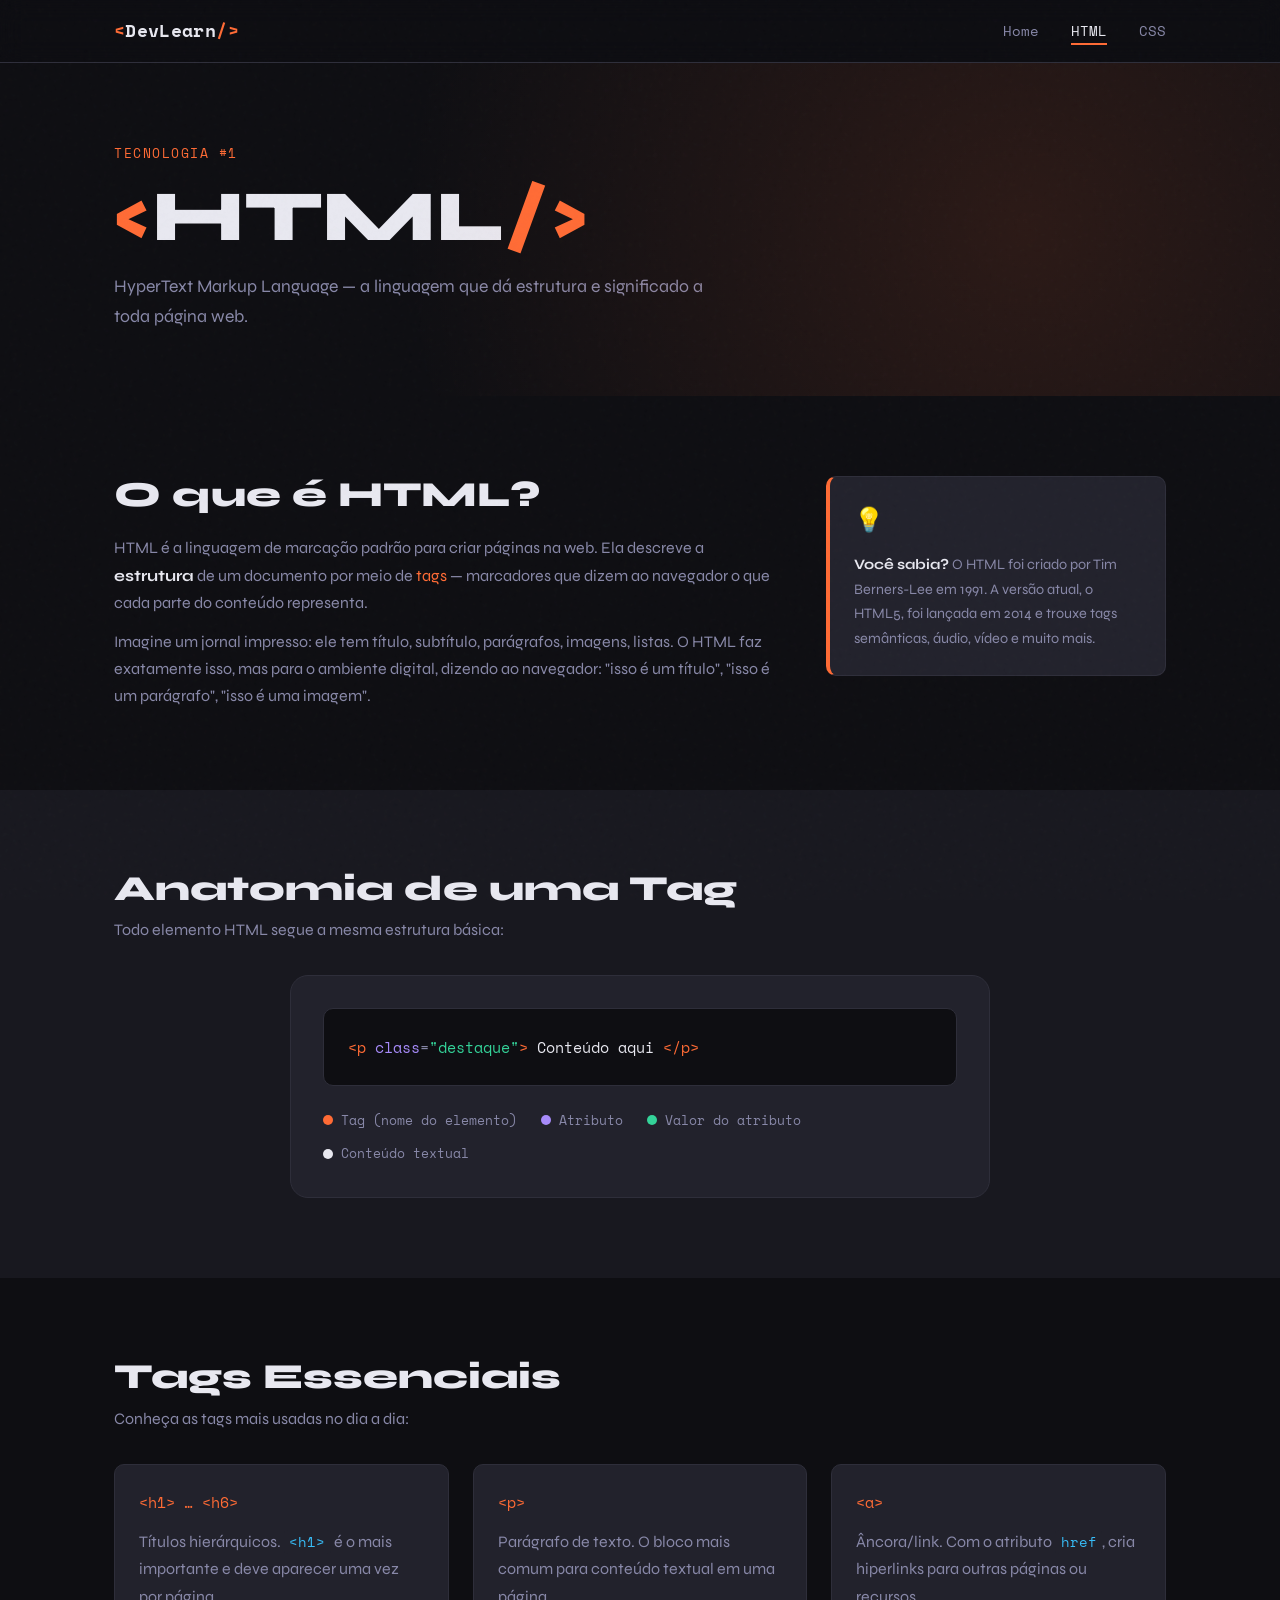
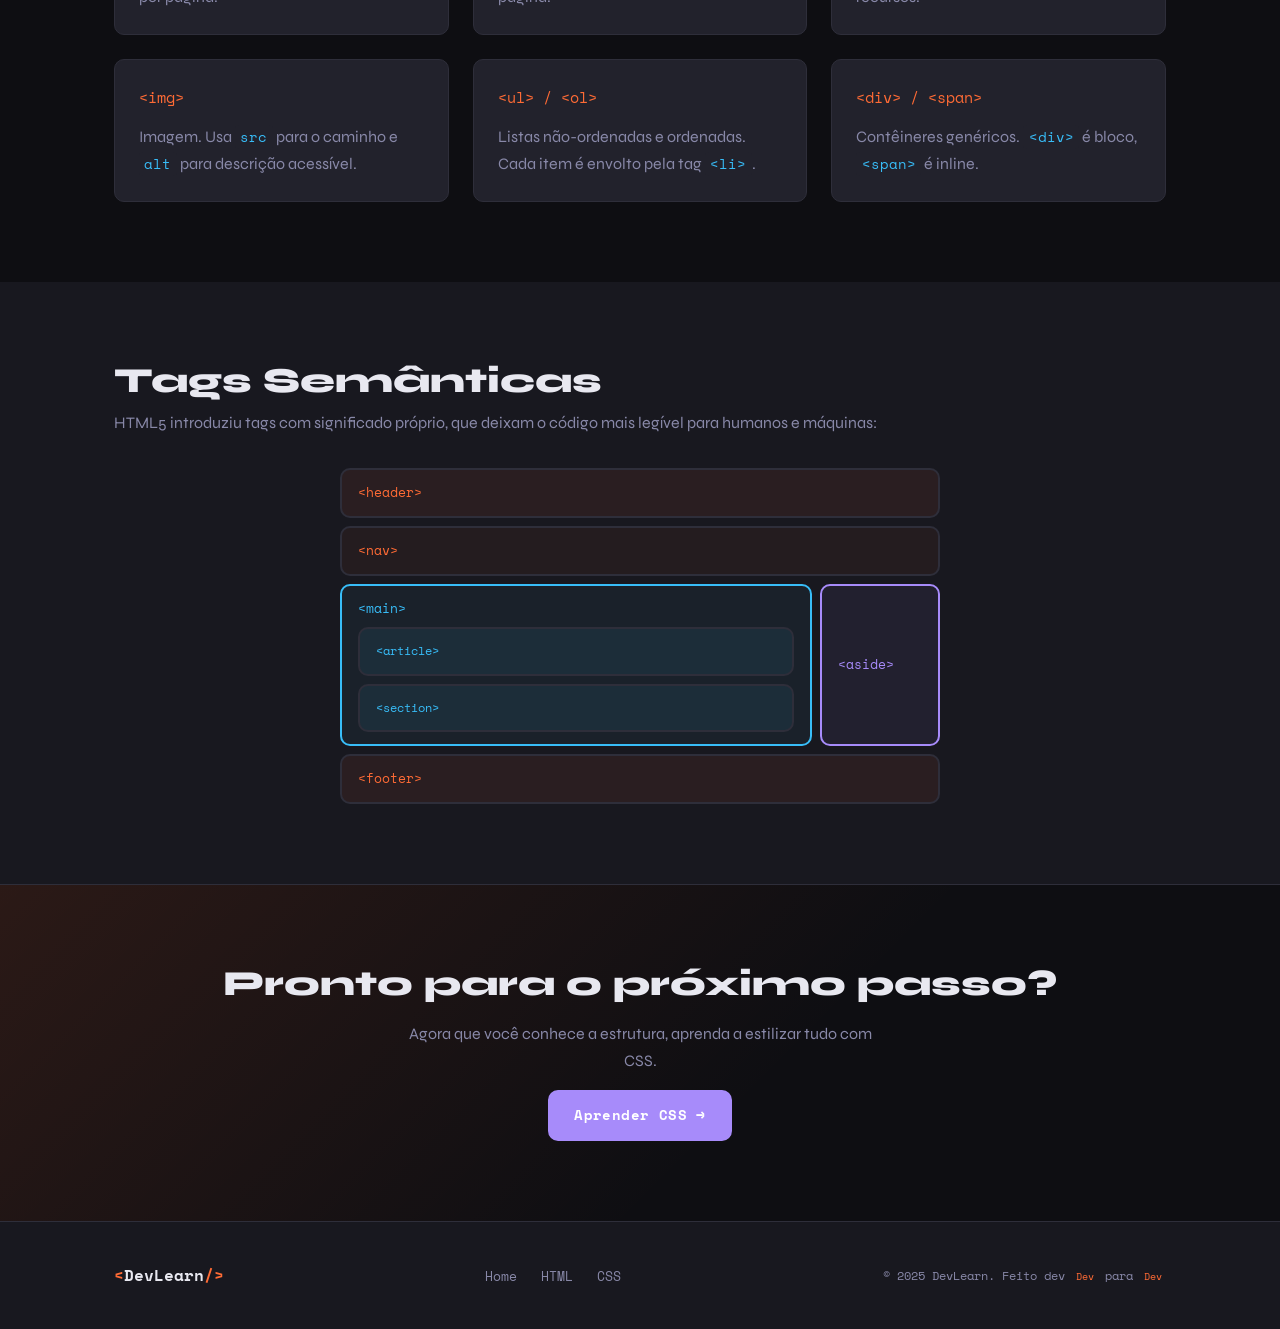
==== SobreHtml.html @ ad20f106 "Home, About html and Css pages" ====
<!DOCTYPE html>
<html lang="pt-BR">
<head>
  <meta charset="UTF-8" />
  <meta name="viewport" content="width=device-width, initial-scale=1.0" />
  <title>HTML — DevLearn</title>
  <link rel="preconnect" href="https://fonts.googleapis.com" />
  <link href="https://fonts.googleapis.com/css2?family=Space+Mono:wght@400;700&family=Syne:wght@400;700;800&display=swap" rel="stylesheet" />
  <link rel="stylesheet" href="styles.css" />
</head>
<body class="page-html">

  <!-- ===================== CABEÇALHO ===================== -->
  <header class="site-header">
    <div class="container header-inner">
      <a href="index.html" class="logo" aria-label="DevLearn Home">
        <span class="logo-bracket">&lt;</span>DevLearn<span class="logo-bracket">/&gt;</span>
      </a>
      <nav class="main-nav" aria-label="Navegação principal">
        <ul>
          <li><a href="index.html" class="nav-link">Home</a></li>
          <li><a href="SobreHtml.html" class="nav-link active">HTML</a></li>
          <li><a href="SobreCss.html" class="nav-link">CSS</a></li>
        </ul>
      </nav>
    </div>
  </header>

  <!-- ===================== MAIN ===================== -->
  <main>

    <!-- Page hero -->
    <section class="page-hero page-hero--html" aria-labelledby="page-title">
      <div class="container">
        <p class="hero-eyebrow">Tecnologia #1</p>
        <h1 id="page-title"><span class="c-tag">&lt;</span>HTML<span class="c-tag">/&gt;</span></h1>
        <p class="page-hero-desc">
          HyperText Markup Language — a linguagem que dá estrutura e significado a toda página web.
        </p>
      </div>
    </section>

    <!-- O que é HTML -->
    <section class="content-section" aria-labelledby="o-que-e">
      <div class="container content-grid">
        <div class="content-text">
          <h2 id="o-que-e">O que é HTML?</h2>
          <p>
            HTML é a linguagem de marcação padrão para criar páginas na web. Ela descreve a <strong>estrutura</strong>
            de um documento por meio de <em>tags</em> — marcadores que dizem ao navegador o que cada parte do conteúdo representa.
          </p>
          <p>
            Imagine um jornal impresso: ele tem título, subtítulo, parágrafos, imagens, listas. O HTML faz exatamente isso,
            mas para o ambiente digital, dizendo ao navegador: "isso é um título", "isso é um parágrafo", "isso é uma imagem".
          </p>
        </div>
        <aside class="content-aside" aria-label="Curiosidade sobre HTML">
          <div class="aside-box">
            <span class="aside-icon" aria-hidden="true">💡</span>
            <p><strong>Você sabia?</strong> O HTML foi criado por Tim Berners-Lee em 1991. A versão atual, o HTML5, foi lançada em 2014 e trouxe tags semânticas, áudio, vídeo e muito mais.</p>
          </div>
        </aside>
      </div>
    </section>

    <!-- Anatomia de uma tag -->
    <section class="content-section content-section--alt" aria-labelledby="anatomia">
      <div class="container">
        <h2 id="anatomia">Anatomia de uma Tag</h2>
        <p class="section-intro">Todo elemento HTML segue a mesma estrutura básica:</p>

        <div class="anatomy-diagram" aria-label="Diagrama de anatomia de uma tag HTML">
          <div class="anatomy-code">
            <code>
              <span class="anat anat-bracket">&lt;</span><span class="anat anat-tag">p</span>
              <span class="anat anat-attr"> class</span><span class="anat anat-eq">=</span><span class="anat anat-val">"destaque"</span><span class="anat anat-bracket">&gt;</span>
              <span class="anat anat-text">Conteúdo aqui</span>
              <span class="anat anat-bracket">&lt;/</span><span class="anat anat-tag">p</span><span class="anat anat-bracket">&gt;</span>
            </code>
          </div>
          <ul class="anatomy-legend">
            <li><span class="legend-dot" style="background:var(--clr-tag)"></span> Tag (nome do elemento)</li>
            <li><span class="legend-dot" style="background:var(--clr-attr)"></span> Atributo</li>
            <li><span class="legend-dot" style="background:var(--clr-val)"></span> Valor do atributo</li>
            <li><span class="legend-dot" style="background:var(--clr-text)"></span> Conteúdo textual</li>
          </ul>
        </div>
      </div>
    </section>

    <!-- Tags essenciais -->
    <section class="content-section" aria-labelledby="tags-essenciais">
      <div class="container">
        <h2 id="tags-essenciais">Tags Essenciais</h2>
        <p class="section-intro">Conheça as tags mais usadas no dia a dia:</p>

        <div class="tags-grid">

          <article class="tag-card">
            <header><code class="tag-name">&lt;h1&gt; … &lt;h6&gt;</code></header>
            <p>Títulos hierárquicos. <code>&lt;h1&gt;</code> é o mais importante e deve aparecer uma vez por página.</p>
          </article>

          <article class="tag-card">
            <header><code class="tag-name">&lt;p&gt;</code></header>
            <p>Parágrafo de texto. O bloco mais comum para conteúdo textual em uma página.</p>
          </article>

          <article class="tag-card">
            <header><code class="tag-name">&lt;a&gt;</code></header>
            <p>Âncora/link. Com o atributo <code>href</code>, cria hiperlinks para outras páginas ou recursos.</p>
          </article>

          <article class="tag-card">
            <header><code class="tag-name">&lt;img&gt;</code></header>
            <p>Imagem. Usa <code>src</code> para o caminho e <code>alt</code> para descrição acessível.</p>
          </article>

          <article class="tag-card">
            <header><code class="tag-name">&lt;ul&gt; / &lt;ol&gt;</code></header>
            <p>Listas não-ordenadas e ordenadas. Cada item é envolto pela tag <code>&lt;li&gt;</code>.</p>
          </article>

          <article class="tag-card">
            <header><code class="tag-name">&lt;div&gt; / &lt;span&gt;</code></header>
            <p>Contêineres genéricos. <code>&lt;div&gt;</code> é bloco, <code>&lt;span&gt;</code> é inline.</p>
          </article>

        </div>
      </div>
    </section>

    <!-- Tags semânticas -->
    <section class="content-section content-section--alt" aria-labelledby="semantica">
      <div class="container">
        <h2 id="semantica">Tags Semânticas</h2>
        <p class="section-intro">
          HTML5 introduziu tags com significado próprio, que deixam o código mais legível para humanos e máquinas:
        </p>

        <div class="semantic-layout" aria-label="Diagrama de layout semântico HTML5">
          <div class="sem-box sem-header"><code>&lt;header&gt;</code></div>
          <div class="sem-box sem-nav"><code>&lt;nav&gt;</code></div>
          <div class="sem-body-row">
            <div class="sem-box sem-main"><code>&lt;main&gt;</code>
              <div class="sem-box sem-article"><code>&lt;article&gt;</code></div>
              <div class="sem-box sem-section"><code>&lt;section&gt;</code></div>
            </div>
            <div class="sem-box sem-aside"><code>&lt;aside&gt;</code></div>
          </div>
          <div class="sem-box sem-footer"><code>&lt;footer&gt;</code></div>
        </div>
      </div>
    </section>

    <!-- CTA para CSS -->
    <section class="cta-section" aria-label="Próximo passo">
      <div class="container cta-inner">
        <h2>Pronto para o próximo passo?</h2>
        <p>Agora que você conhece a estrutura, aprenda a estilizar tudo com CSS.</p>
        <a href="SobreCss.html" class="btn btn-accent">Aprender CSS →</a>
      </div>
    </section>

  </main>

  <!-- ===================== RODAPÉ ===================== -->
  <footer class="site-footer">
    <div class="container footer-inner">
      <p class="footer-brand">
        <span class="logo-bracket">&lt;</span>DevLearn<span class="logo-bracket">/&gt;</span>
      </p>
      <nav aria-label="Links do rodapé">
        <ul class="footer-nav">
          <li><a href="index.html">Home</a></li>
          <li><a href="SobreHtml.html">HTML</a></li>
          <li><a href="SobreCss.html">CSS</a></li>
        </ul>
      </nav>
      <p class="footer-copy">&copy; 2025 DevLearn. Feito dev <code>Dev</code> para <code>Dev</code></p>
    </div>
  </footer>

</body>
</html>
---- styles.css ----
/* ============================================================
   DevLearn — styles.css
   Paleta: dark background, laranja HTML, roxo CSS
   Tipografia: Syne (display) + Space Mono (código)
   ============================================================ */

/* ---------- RESET & BASE ---------- */
*, *::before, *::after { box-sizing: border-box; margin: 0; padding: 0; }

:root {
  /* Cores */
  --clr-bg:        #0e0e12;
  --clr-surface:   #18181f;
  --clr-surface2:  #22222c;
  --clr-border:    #2e2e3a;
  --clr-text:      #e8e8f0;
  --clr-muted:     #8888a8;

  --clr-html:      #ff6b35;   /* laranja HTML */
  --clr-css:       #a78bfa;   /* roxo CSS */
  --clr-accent:    #38bdf8;   /* azul secundário */

  /* Syntax highlighting */
  --clr-tag:       #ff6b35;
  --clr-attr:      #a78bfa;
  --clr-val:       #34d399;
  --clr-str:       #34d399;

  /* CSS anatomy */
  --clr-selector:  #f472b6;
  --clr-prop:      #a78bfa;
  --clr-css-val:   #34d399;

  /* Tipografia */
  --font-display:  'Syne', sans-serif;
  --font-mono:     'Space Mono', monospace;

  /* Espaçamento */
  --gap:           1.5rem;
  --radius:        10px;
  --radius-lg:     18px;
}

html { scroll-behavior: smooth; }

body {
  font-family: var(--font-display);
  background: var(--clr-bg);
  color: var(--clr-text);
  line-height: 1.7;
  min-height: 100vh;
  display: flex;
  flex-direction: column;
}

/* Grain overlay */
body::before {
  content: '';
  position: fixed;
  inset: 0;
  background-image: url("data:image/svg+xml,%3Csvg viewBox='0 0 200 200' xmlns='http://www.w3.org/2000/svg'%3E%3Cfilter id='n'%3E%3CfeTurbulence type='fractalNoise' baseFrequency='0.9' numOctaves='4' stitchTiles='stitch'/%3E%3C/filter%3E%3Crect width='100%25' height='100%25' filter='url(%23n)' opacity='0.04'/%3E%3C/svg%3E");
  pointer-events: none;
  z-index: 9999;
  opacity: .5;
}

main { flex: 1; }

/* ---------- CONTAINER ---------- */
.container {
  max-width: 1100px;
  margin-inline: auto;
  padding-inline: 1.5rem;
}

/* ---------- TIPOGRAFIA ---------- */
h1, h2, h3 {
  font-family: var(--font-display);
  font-weight: 800;
  line-height: 1.1;
}
h1 { font-size: clamp(2.5rem, 6vw, 4.5rem); }
h2 { font-size: clamp(1.6rem, 3vw, 2.2rem); }
h3 { font-size: 1.2rem; }
p  { color: var(--clr-muted); }
code {
  font-family: var(--font-mono);
  font-size: .85em;
  background: var(--clr-surface2);
  padding: .15em .4em;
  border-radius: 4px;
  color: var(--clr-accent);
}

a { color: inherit; text-decoration: none; }

/* ---------- BOTÕES ---------- */
.btn {
  display: inline-block;
  font-family: var(--font-mono);
  font-size: .85rem;
  font-weight: 700;
  padding: .75rem 1.5rem;
  border-radius: var(--radius);
  border: 2px solid transparent;
  cursor: pointer;
  transition: transform .15s, box-shadow .15s;
  letter-spacing: .03em;
}
.btn:hover { transform: translateY(-2px); box-shadow: 0 8px 24px rgba(0,0,0,.4); }

.btn-primary {
  background: var(--clr-html);
  color: #fff;
  border-color: var(--clr-html);
}
.btn-accent {
  background: var(--clr-css);
  color: #fff;
  border-color: var(--clr-css);
}
.btn-ghost {
  background: transparent;
  color: var(--clr-text);
  border-color: var(--clr-border);
}
.btn-ghost:hover { border-color: var(--clr-muted); }
.btn-sm { padding: .5rem 1rem; font-size: .8rem; }

/* ---------- HEADER ---------- */
.site-header {
  position: sticky;
  top: 0;
  z-index: 100;
  background: rgba(14,14,18,.85);
  backdrop-filter: blur(12px);
  border-bottom: 1px solid var(--clr-border);
}
.header-inner {
  display: flex;
  align-items: center;
  justify-content: space-between;
  padding-block: 1rem;
}

.logo {
  font-family: var(--font-mono);
  font-weight: 700;
  font-size: 1.1rem;
  letter-spacing: .02em;
}
.logo-bracket { color: var(--clr-html); }

.main-nav ul {
  list-style: none;
  display: flex;
  gap: 2rem;
}
.nav-link {
  font-family: var(--font-mono);
  font-size: .85rem;
  color: var(--clr-muted);
  transition: color .2s;
  position: relative;
}
.nav-link::after {
  content: '';
  position: absolute;
  bottom: -4px; left: 0;
  width: 0; height: 2px;
  background: var(--clr-html);
  transition: width .25s;
}
.nav-link:hover, .nav-link.active { color: var(--clr-text); }
.nav-link.active::after,
.nav-link:hover::after { width: 100%; }

.page-css .nav-link.active::after,
.page-css .nav-link:hover::after { background: var(--clr-css); }

/* ---------- HERO (HOME) ---------- */
.hero {
  padding-block: 6rem 5rem;
  position: relative;
  overflow: hidden;
}
.hero::after {
  content: '';
  position: absolute;
  top: -200px; right: -200px;
  width: 600px; height: 600px;
  background: radial-gradient(circle, rgba(255,107,53,.15) 0%, transparent 70%);
  pointer-events: none;
}
.hero-inner {
  display: grid;
  grid-template-columns: 1fr 1fr;
  gap: 3rem;
  align-items: center;
}
.hero-eyebrow {
  font-family: var(--font-mono);
  font-size: .8rem;
  color: var(--clr-html);
  letter-spacing: .12em;
  text-transform: uppercase;
  margin-bottom: .75rem;
}
h1 em { font-style: normal; color: var(--clr-html); }
.hero-desc { margin-block: 1.5rem; max-width: 480px; }
.hero-cta { display: flex; gap: 1rem; flex-wrap: wrap; }

/* Code window */
.hero-code { position: relative; z-index: 1; }
.code-window {
  background: var(--clr-surface);
  border: 1px solid var(--clr-border);
  border-radius: var(--radius-lg);
  overflow: hidden;
  box-shadow: 0 24px 64px rgba(0,0,0,.5);
}
.code-titlebar {
  display: flex;
  align-items: center;
  gap: .5rem;
  padding: .75rem 1rem;
  background: var(--clr-surface2);
  border-bottom: 1px solid var(--clr-border);
}
.dot { width: 12px; height: 12px; border-radius: 50%; }
.dot-red    { background: #ff5f57; }
.dot-yellow { background: #febc2e; }
.dot-green  { background: #28c840; }
.code-filename {
  font-family: var(--font-mono);
  font-size: .75rem;
  color: var(--clr-muted);
  margin-left: auto;
}
.code-body {
  padding: 1.5rem;
  font-family: var(--font-mono);
  font-size: .85rem;
  line-height: 1.8;
  overflow-x: auto;
}
.code-body code { background: none; padding: 0; font-size: inherit; }

/* Syntax colors */
.c-tag   { color: var(--clr-html); }
.c-attr  { color: var(--clr-attr); }
.c-str   { color: var(--clr-str); }
.c-text  { color: var(--clr-text); }
.c-brace { color: var(--clr-css); }

/* ---------- CARDS SECTION (HOME) ---------- */
.cards-section {
  padding-block: 5rem;
  background: var(--clr-surface);
}
.section-title {
  text-align: center;
  margin-bottom: 3rem;
}
.cards-grid {
  display: grid;
  grid-template-columns: repeat(auto-fit, minmax(280px, 1fr));
  gap: var(--gap);
}
.card {
  background: var(--clr-bg);
  border: 1px solid var(--clr-border);
  border-radius: var(--radius-lg);
  padding: 2rem;
  display: flex;
  flex-direction: column;
  gap: 1rem;
  transition: transform .2s, box-shadow .2s;
}
.card:hover { transform: translateY(-4px); box-shadow: 0 16px 48px rgba(0,0,0,.4); }
.card-html { border-top: 3px solid var(--clr-html); }
.card-css  { border-top: 3px solid var(--clr-css); }
.card-combo{ border-top: 3px solid var(--clr-accent); }

.card-header {
  display: flex;
  align-items: center;
  justify-content: space-between;
}
.card-icon {
  font-family: var(--font-mono);
  font-size: 1.5rem;
  font-weight: 700;
  color: var(--clr-html);
}
.card-css .card-icon { color: var(--clr-css); }
.card-combo .card-icon { color: var(--clr-accent); }
.card-badge {
  font-family: var(--font-mono);
  font-size: .7rem;
  padding: .2em .6em;
  border-radius: 999px;
  background: var(--clr-surface2);
  color: var(--clr-muted);
  border: 1px solid var(--clr-border);
}
.card-title { font-size: 1.4rem; }
.card-desc  { flex: 1; }
.card-footer { margin-top: auto; }

/* ---------- STATS (HOME) ---------- */
.stats-section {
  padding-block: 4rem;
  border-top: 1px solid var(--clr-border);
}
.stats-inner {
  display: flex;
  align-items: center;
  justify-content: center;
  gap: 3rem;
  flex-wrap: wrap;
}
.stat {
  display: flex;
  flex-direction: column;
  align-items: center;
  gap: .25rem;
}
.stat strong {
  font-size: 3rem;
  font-weight: 800;
  color: var(--clr-html);
  line-height: 1;
}
.stat span {
  font-family: var(--font-mono);
  font-size: .8rem;
  color: var(--clr-muted);
}
.stat-divider {
  width: 1px; height: 60px;
  background: var(--clr-border);
}

/* ---------- PAGE HERO (INNER PAGES) ---------- */
.page-hero {
  padding-block: 5rem 4rem;
  position: relative;
  overflow: hidden;
}
.page-hero::after {
  content: '';
  position: absolute;
  inset: 0;
  background: radial-gradient(circle at 80% 50%, rgba(255,107,53,.12) 0%, transparent 60%);
  pointer-events: none;
}
.page-hero--css::after {
  background: radial-gradient(circle at 80% 50%, rgba(167,139,250,.15) 0%, transparent 60%);
}
.page-hero h1 { margin-block: .5rem 1rem; }
.page-hero-desc { max-width: 600px; font-size: 1.1rem; }

/* ---------- CONTENT SECTIONS ---------- */
.content-section { padding-block: 5rem; }
.content-section--alt { background: var(--clr-surface); }

.content-grid {
  display: grid;
  grid-template-columns: 1fr 340px;
  gap: 3rem;
  align-items: start;
}
.content-text h2 { margin-bottom: 1.25rem; }
.content-text p + p { margin-top: .75rem; }
.content-text strong { color: var(--clr-text); }
.content-text em     { color: var(--clr-html); font-style: normal; }

.section-intro { color: var(--clr-muted); margin-block: .5rem 2rem; }

/* aside */
.aside-box {
  background: var(--clr-surface2);
  border: 1px solid var(--clr-border);
  border-left: 4px solid var(--clr-html);
  border-radius: var(--radius);
  padding: 1.5rem;
  display: flex;
  flex-direction: column;
  gap: .75rem;
}
.aside-box--css { border-left-color: var(--clr-css); }
.aside-icon { font-size: 1.5rem; }
.aside-box p { font-size: .9rem; }
.aside-box strong { color: var(--clr-text); }

/* ---------- ANATOMY DIAGRAM ---------- */
.anatomy-diagram {
  background: var(--clr-surface2);
  border: 1px solid var(--clr-border);
  border-radius: var(--radius-lg);
  padding: 2rem;
  display: flex;
  flex-direction: column;
  gap: 1.5rem;
  max-width: 700px;
  margin-inline: auto;
}
.anatomy-code {
  font-family: var(--font-mono);
  font-size: 1.1rem;
  line-height: 2;
  background: var(--clr-bg);
  padding: 1.25rem 1.5rem;
  border-radius: var(--radius);
  border: 1px solid var(--clr-border);
}
.anatomy-code code { background: none; padding: 0; }

.anat { display: inline; }
.anat-bracket  { color: var(--clr-html); }
.anat-tag      { color: var(--clr-html); }
.anat-attr     { color: var(--clr-attr); }
.anat-eq       { color: var(--clr-muted); }
.anat-val      { color: var(--clr-str); }
.anat-text     { color: var(--clr-text); }

/* CSS anatomy */
.anat-selector   { color: var(--clr-selector); }
.anat-bracket-css{ color: var(--clr-muted); }
.anat-prop       { color: var(--clr-prop); }
.anat-css-val    { color: var(--clr-css-val); }

.anatomy-legend {
  list-style: none;
  display: flex;
  flex-wrap: wrap;
  gap: .75rem 1.5rem;
}
.anatomy-legend li {
  display: flex;
  align-items: center;
  gap: .5rem;
  font-family: var(--font-mono);
  font-size: .8rem;
  color: var(--clr-muted);
}
.legend-dot {
  width: 10px; height: 10px;
  border-radius: 50%;
  flex-shrink: 0;
}

/* ---------- TAGS GRID ---------- */
.tags-grid {
  display: grid;
  grid-template-columns: repeat(auto-fit, minmax(260px, 1fr));
  gap: var(--gap);
  margin-top: 2rem;
}
.tag-card {
  background: var(--clr-surface2);
  border: 1px solid var(--clr-border);
  border-radius: var(--radius);
  padding: 1.5rem;
  display: flex;
  flex-direction: column;
  gap: .75rem;
  transition: border-color .2s, transform .2s;
}
.tag-card:hover { border-color: var(--clr-html); transform: translateY(-2px); }
.tag-card--css:hover { border-color: var(--clr-css); }

.tag-name {
  font-family: var(--font-mono);
  font-size: .95rem;
  color: var(--clr-html);
  background: none;
  padding: 0;
}
.tag-card--css .tag-name { color: var(--clr-css); }

/* ---------- SEMANTIC LAYOUT DIAGRAM ---------- */
.semantic-layout {
  display: flex;
  flex-direction: column;
  gap: .5rem;
  max-width: 600px;
  margin: 2rem auto 0;
}
.sem-box {
  border: 2px solid var(--clr-border);
  border-radius: var(--radius);
  padding: .75rem 1rem;
  font-family: var(--font-mono);
  font-size: .8rem;
  color: var(--clr-html);
  background: var(--clr-surface2);
  transition: border-color .2s;
}
.sem-box code { background: none; padding: 0; color: inherit; font-size: inherit; }
.sem-box:hover { border-color: var(--clr-html); }

.sem-header { background: rgba(255,107,53,.08); }
.sem-nav    { background: rgba(255,107,53,.05); }
.sem-footer { background: rgba(255,107,53,.08); }
.sem-main   {
  background: rgba(56,189,248,.05);
  border-color: var(--clr-accent);
  color: var(--clr-accent);
  display: flex;
  flex-direction: column;
  gap: .5rem;
  flex: 1;
}
.sem-main code  { color: var(--clr-accent); }
.sem-article    { background: rgba(56,189,248,.07); color: var(--clr-accent); font-size: .75rem; }
.sem-section    { background: rgba(56,189,248,.07); color: var(--clr-accent); font-size: .75rem; }
.sem-aside      {
  background: rgba(167,139,250,.07);
  border-color: var(--clr-css);
  color: var(--clr-css);
  min-width: 120px;
  display: flex;
  align-items: center;
}
.sem-aside code { color: var(--clr-css); }

.sem-body-row {
  display: flex;
  gap: .5rem;
}

/* ---------- BOX MODEL DIAGRAM ---------- */
.box-model-diagram {
  margin: 2rem auto 1.5rem;
  max-width: 480px;
}
.bm-margin {
  background: rgba(248,113,113,.1);
  border: 2px dashed rgba(248,113,113,.5);
  border-radius: var(--radius-lg);
  padding: 1.5rem;
  position: relative;
  text-align: center;
}
.bm-border {
  background: rgba(251,191,36,.08);
  border: 2px solid rgba(251,191,36,.5);
  border-radius: var(--radius);
  padding: 1.25rem;
  position: relative;
}
.bm-padding {
  background: rgba(52,211,153,.08);
  border: 2px dashed rgba(52,211,153,.5);
  border-radius: 6px;
  padding: 1rem;
  position: relative;
}
.bm-content {
  background: var(--clr-css);
  border-radius: 4px;
  padding: 1rem;
  text-align: center;
  font-family: var(--font-mono);
  font-size: .85rem;
  color: #fff;
}
.bm-label {
  font-family: var(--font-mono);
  font-size: .7rem;
  color: var(--clr-muted);
  position: absolute;
  top: 4px; left: 8px;
}

.box-model-list {
  list-style: none;
  display: grid;
  grid-template-columns: 1fr 1fr;
  gap: .75rem;
  max-width: 560px;
  margin-inline: auto;
}
.box-model-list li {
  font-size: .9rem;
  color: var(--clr-muted);
  padding: .5rem .75rem;
  background: var(--clr-surface2);
  border-radius: var(--radius);
  border: 1px solid var(--clr-border);
}
.box-model-list strong { color: var(--clr-text); }

/* ---------- CTA SECTION ---------- */
.cta-section {
  padding-block: 5rem;
  background: linear-gradient(135deg, rgba(255,107,53,.12) 0%, transparent 60%);
  border-top: 1px solid var(--clr-border);
}
.cta-section--css {
  background: linear-gradient(135deg, rgba(167,139,250,.12) 0%, transparent 60%);
}
.cta-inner {
  text-align: center;
  display: flex;
  flex-direction: column;
  align-items: center;
  gap: 1rem;
}
.cta-inner p { max-width: 480px; }

/* ---------- FOOTER ---------- */
.site-footer {
  border-top: 1px solid var(--clr-border);
  padding-block: 2.5rem;
  background: var(--clr-surface);
}
.footer-inner {
  display: flex;
  align-items: center;
  justify-content: space-between;
  flex-wrap: wrap;
  gap: 1rem;
}
.footer-brand {
  font-family: var(--font-mono);
  font-weight: 700;
  font-size: 1rem;
  color: var(--clr-text);
}
.footer-nav {
  list-style: none;
  display: flex;
  gap: 1.5rem;
}
.footer-nav a {
  font-family: var(--font-mono);
  font-size: .8rem;
  color: var(--clr-muted);
  transition: color .2s;
}
.footer-nav a:hover { color: var(--clr-text); }
.footer-copy {
  font-family: var(--font-mono);
  font-size: .75rem;
  color: var(--clr-muted);
}
.footer-copy code { color: var(--clr-html); background: none; }

/* ---------- RESPONSIVO ---------- */
@media (max-width: 768px) {
  .hero-inner      { grid-template-columns: 1fr; }
  .hero-code       { display: none; }
  .content-grid    { grid-template-columns: 1fr; }
  .content-aside   { order: -1; }
  .box-model-list  { grid-template-columns: 1fr; }
  .stats-inner     { gap: 2rem; }
  .stat-divider    { width: 40px; height: 1px; }
  .sem-body-row    { flex-direction: column; }
  .footer-inner    { flex-direction: column; align-items: flex-start; }
}
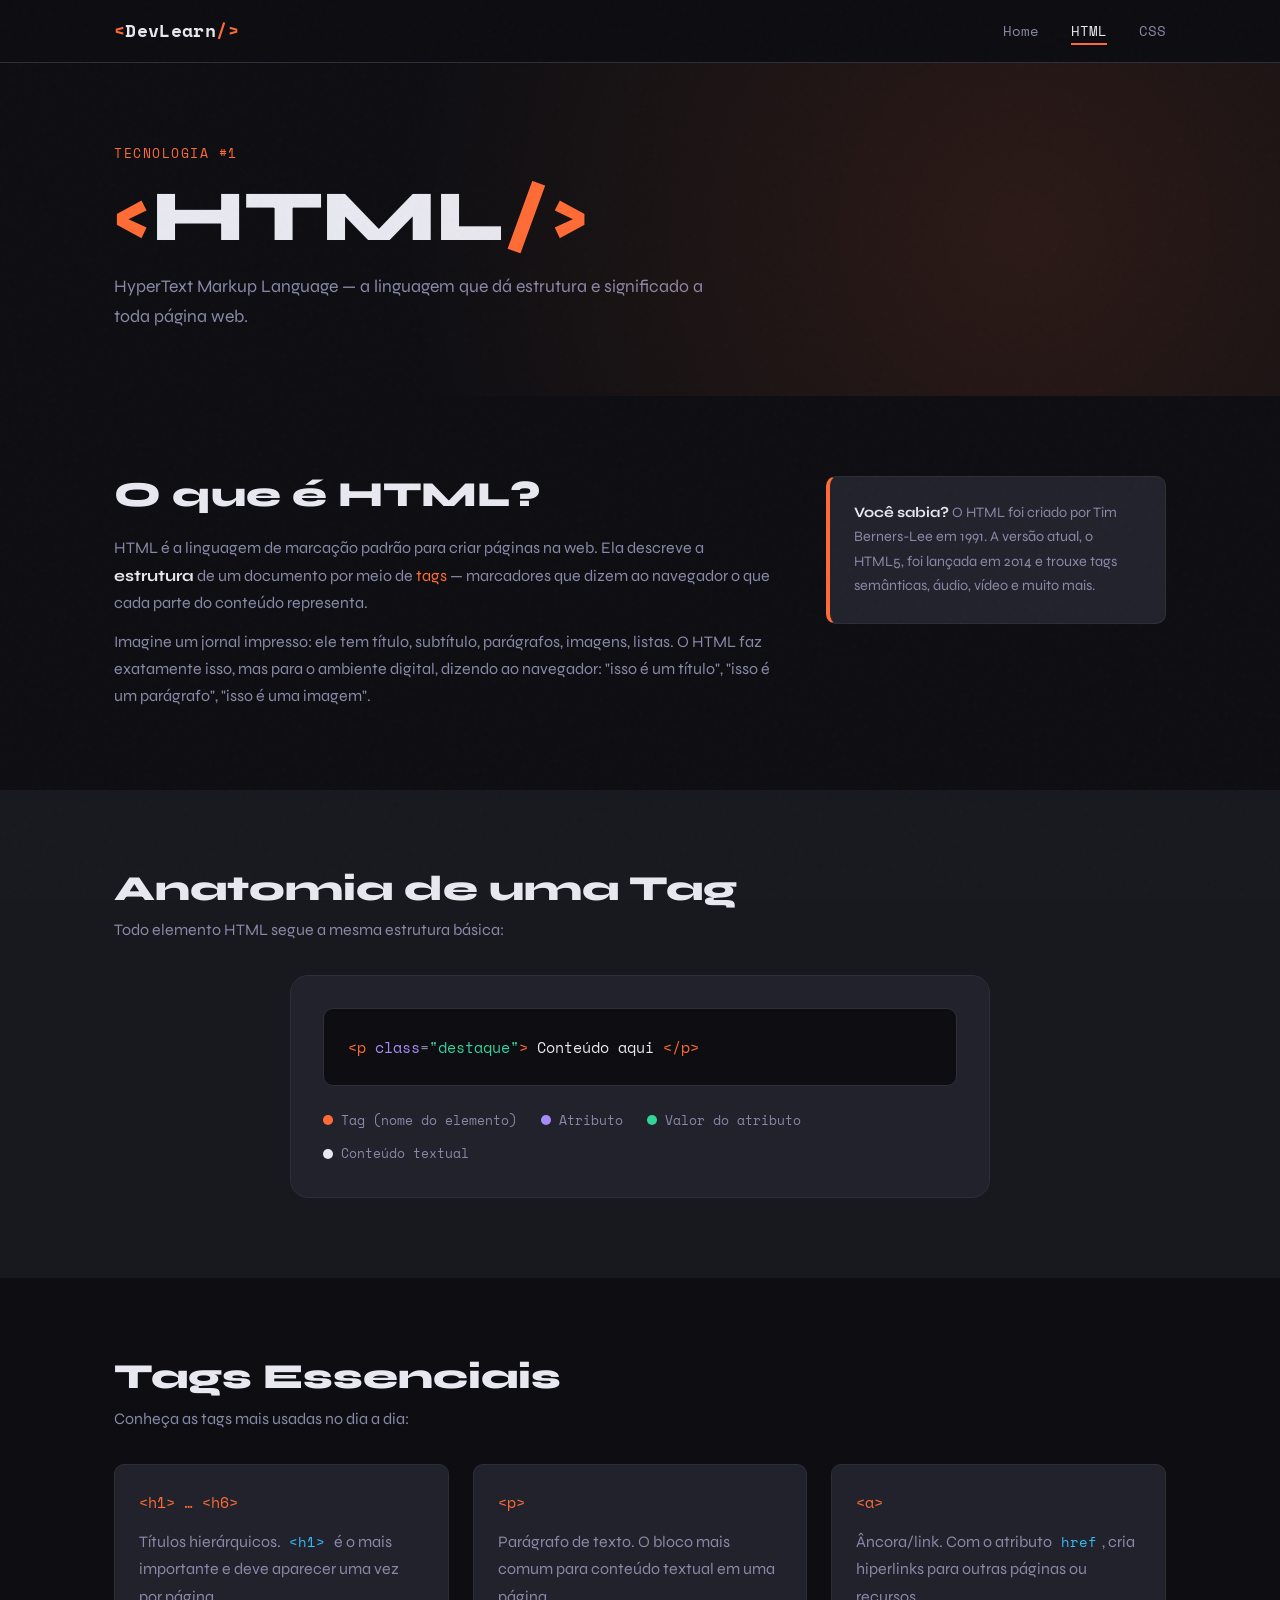
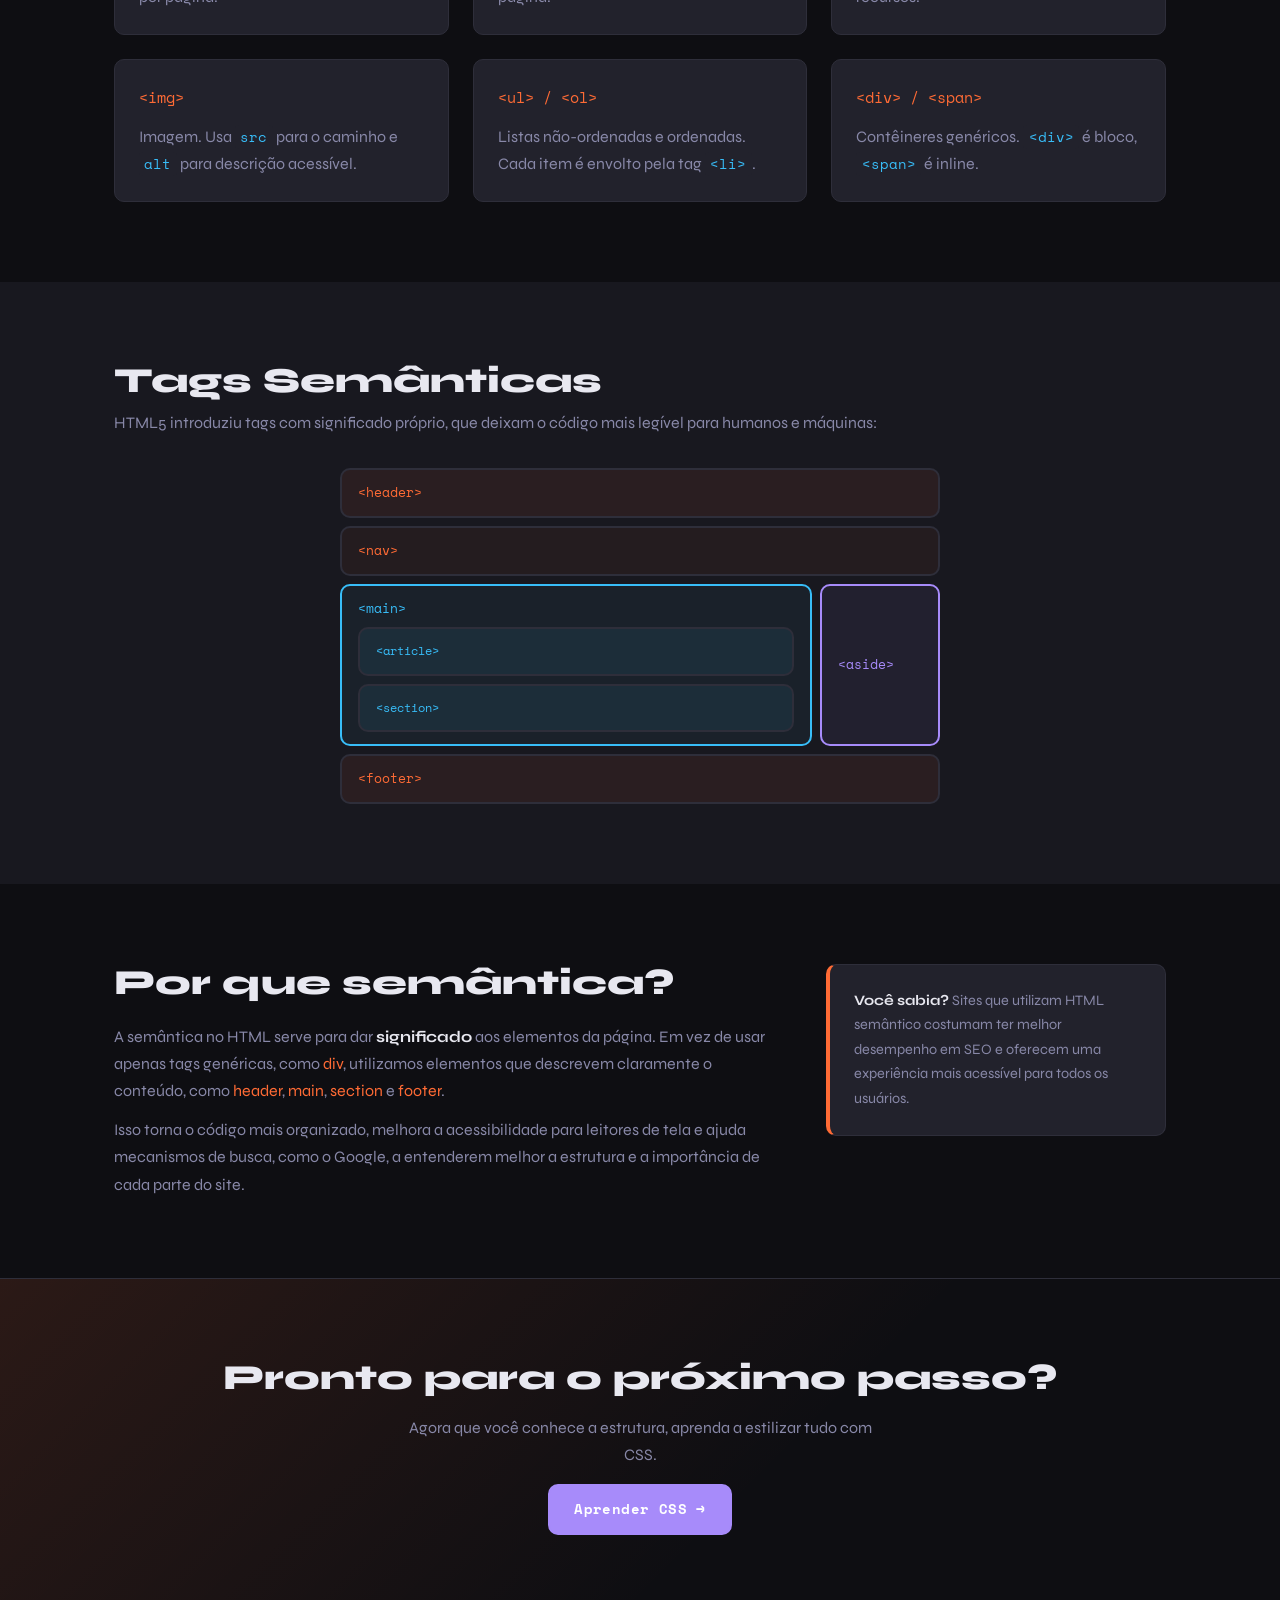
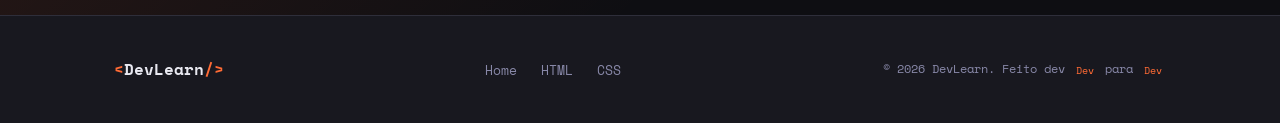
==== commit 279a04d4: "Update footer year and add semantic section" ====
--- a/SobreHtml.html
+++ b/SobreHtml.html
@@ -56,7 +56,6 @@
         </div>
         <aside class="content-aside" aria-label="Curiosidade sobre HTML">
           <div class="aside-box">
-            <span class="aside-icon" aria-hidden="true">💡</span>
             <p><strong>Você sabia?</strong> O HTML foi criado por Tim Berners-Lee em 1991. A versão atual, o HTML5, foi lançada em 2014 e trouxe tags semânticas, áudio, vídeo e muito mais.</p>
           </div>
         </aside>
@@ -153,6 +152,29 @@
       </div>
     </section>
 
+    <section class="content-section" aria-labelledby="por-que-semantica">
+      <div class="container content-grid">
+        <div class="content-text">
+          <h2 id="o-que-e">Por que semântica?</h2>
+          <p>
+            A semântica no HTML serve para dar <strong>significado</strong> aos elementos da página. Em vez de usar apenas
+            tags genéricas, como <em>div</em>, utilizamos elementos que descrevem claramente o conteúdo, como
+            <em>header</em>, <em>main</em>, <em>section</em> e <em>footer</em>.
+          </p>
+          <p>
+            Isso torna o código mais organizado, melhora a acessibilidade para leitores de tela e ajuda mecanismos de busca,
+            como o Google, a entenderem melhor a estrutura e a importância de cada parte do site.
+          </p>
+        </div>
+
+        <aside class="content-aside" aria-label="Curiosidade sobre HTML">
+          <div class="aside-box">
+            <p><strong>Você sabia?</strong> Sites que utilizam HTML semântico costumam ter melhor desempenho em SEO e oferecem uma experiência mais acessível para todos os usuários.</p>
+          </div>
+        </aside>
+      </div>
+    </section>
+    
     <!-- CTA para CSS -->
     <section class="cta-section" aria-label="Próximo passo">
       <div class="container cta-inner">
@@ -177,9 +199,9 @@
           <li><a href="SobreCss.html">CSS</a></li>
         </ul>
       </nav>
-      <p class="footer-copy">&copy; 2025 DevLearn. Feito dev <code>Dev</code> para <code>Dev</code></p>
+      <p class="footer-copy">&copy; 2026 DevLearn. Feito dev <code>Dev</code> para <code>Dev</code></p>
     </div>
   </footer>
 
 </body>
-</html>+</html>
